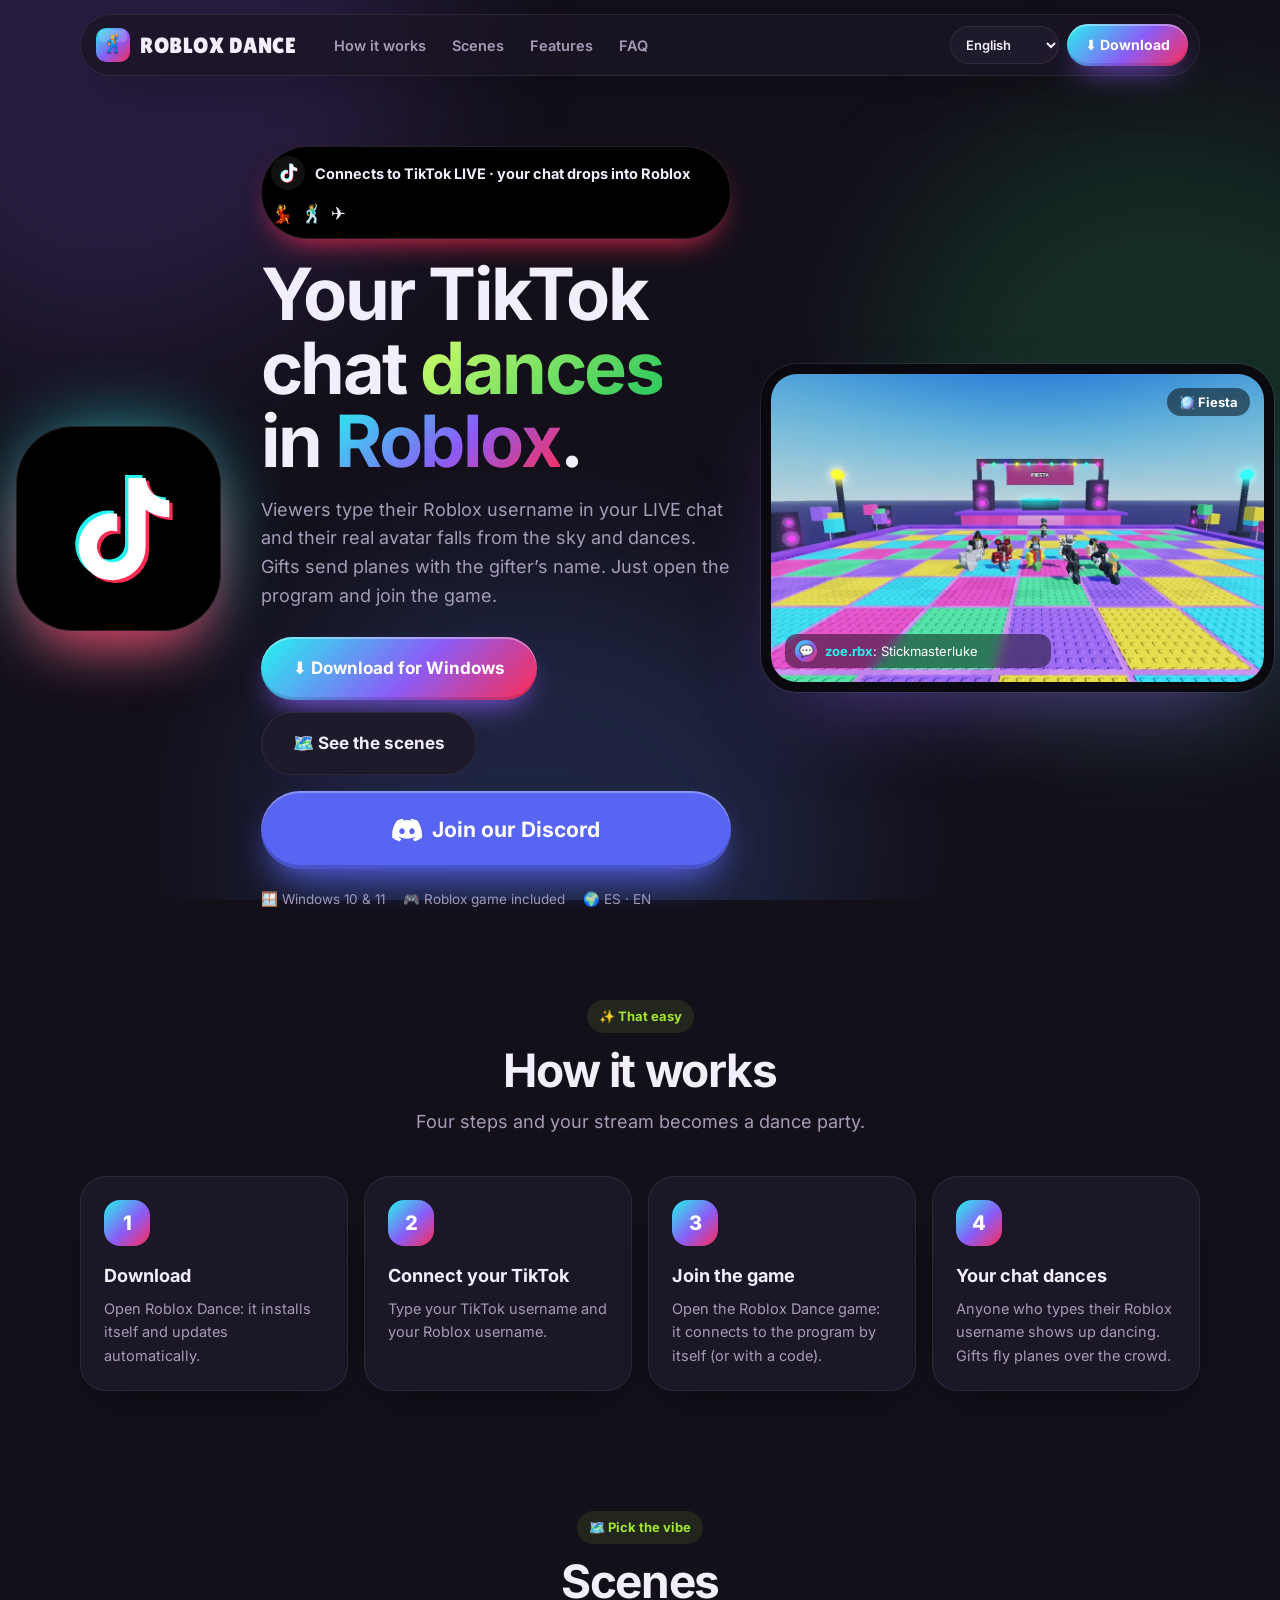
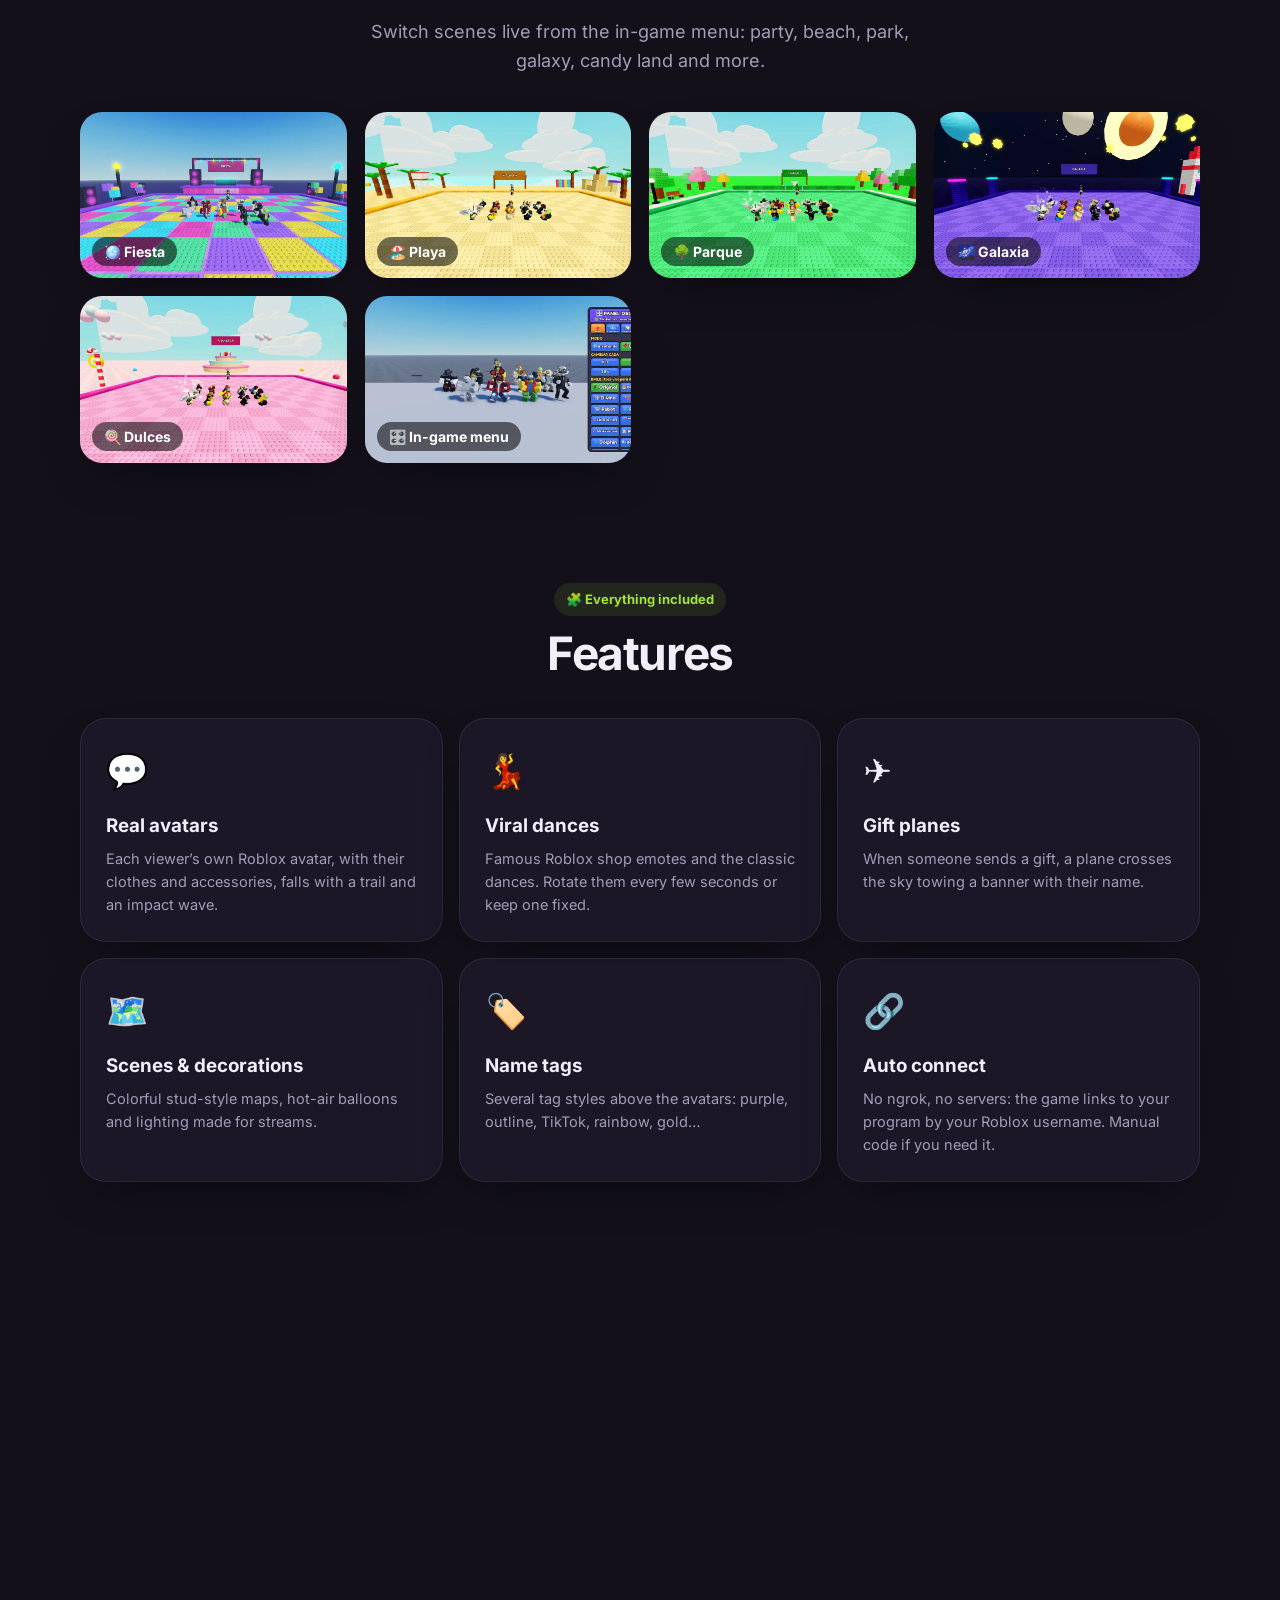
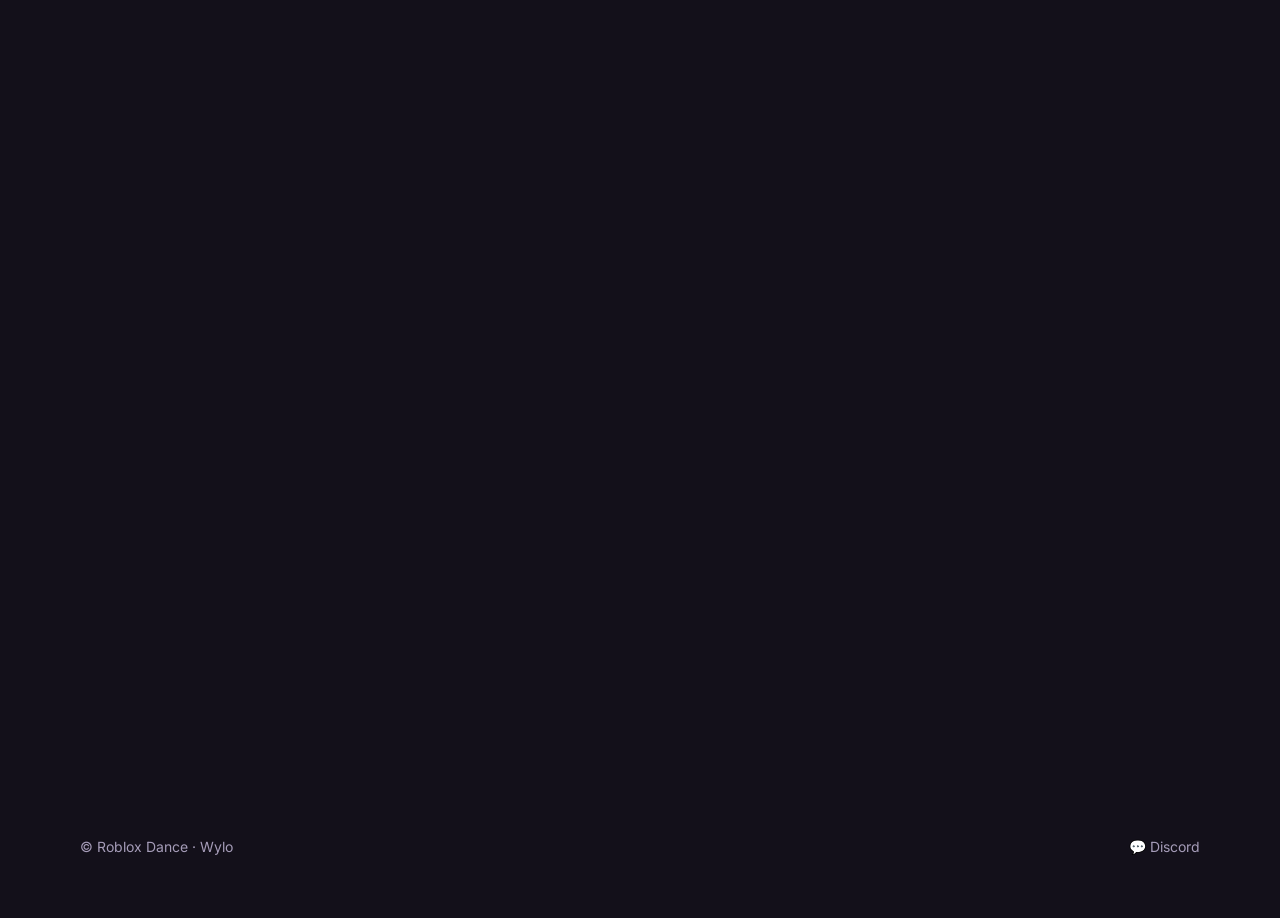
==== index.html @ 4f433285 "Web de Roblox Dance Co-Authored-By: Claude Opus 5.5 <noreply@anthropic.com>" ====
<!doctype html>
<html lang="en">
<head>
<meta charset="utf-8">
<meta name="viewport" content="width=device-width,initial-scale=1">
<title>Roblox Dance · Your TikTok chat dances in Roblox</title>
<meta name="description" content="Roblox Dance connects to your TikTok LIVE: anyone who types their Roblox username in chat drops into the game and dances. Planes with the gifter's name, scenes, viral dances. For Windows.">
<link rel="icon" href="/favicon.ico">
<meta property="og:title" content="Roblox Dance"><meta property="og:description" content="Your TikTok LIVE chat dances in Roblox."><meta property="og:image" content="/img/scenes/fiesta.webp">
<link rel="stylesheet" href="/styles.css?v=2">
</head>
<body>
<div class="blobs"><i></i><i></i><i></i></div>

<nav class="nav">
  <a class="brand" href="#top"><img src="/img/logo.png" alt="">ROBLOX DANCE</a>
  <div class="links"><a href="#how" data-t="navHow"></a><a href="#scenes" data-t="navScenes"></a><a href="#features" data-t="navFeatures"></a><a href="#faq" data-t="navFaq"></a></div>
  <div class="grow"></div>
  <select id="lang" class="lang" aria-label="Language"></select>
  <a class="btn btn-primary btn-sm jelly dl" href="/download" data-t="download"></a>
</nav>

<header class="wrap hero rd" id="top">
  <div class="tt-big reveal" aria-hidden="true"><svg viewBox="0 0 48 48"><path fill="#25F4EE" d="M33.6 6h-6.1v24.4a5.6 5.6 0 1 1-4-5.4v-6.3A11.9 11.9 0 1 0 33.6 30V17.3a14.6 14.6 0 0 0 8.4 2.7v-6.1A8.4 8.4 0 0 1 33.6 6z" transform="translate(-1.2 -1)"/><path fill="#FE2C55" d="M33.6 6h-6.1v24.4a5.6 5.6 0 1 1-4-5.4v-6.3A11.9 11.9 0 1 0 33.6 30V17.3a14.6 14.6 0 0 0 8.4 2.7v-6.1A8.4 8.4 0 0 1 33.6 6z" transform="translate(1.2 1)"/><path fill="#fff" d="M33.6 6h-6.1v24.4a5.6 5.6 0 1 1-4-5.4v-6.3A11.9 11.9 0 1 0 33.6 30V17.3a14.6 14.6 0 0 0 8.4 2.7v-6.1A8.4 8.4 0 0 1 33.6 6z"/></svg></div>
  <div class="reveal">
    <div class="tt-badge">
      <svg class="tt" viewBox="0 0 48 48" aria-hidden="true"><path fill="#25F4EE" d="M33.6 6h-6.1v24.4a5.6 5.6 0 1 1-4-5.4v-6.3A11.9 11.9 0 1 0 33.6 30V17.3a14.6 14.6 0 0 0 8.4 2.7v-6.1A8.4 8.4 0 0 1 33.6 6z" transform="translate(-1.2 -1)"/><path fill="#FE2C55" d="M33.6 6h-6.1v24.4a5.6 5.6 0 1 1-4-5.4v-6.3A11.9 11.9 0 1 0 33.6 30V17.3a14.6 14.6 0 0 0 8.4 2.7v-6.1A8.4 8.4 0 0 1 33.6 6z" transform="translate(1.2 1)"/><path fill="#fff" d="M33.6 6h-6.1v24.4a5.6 5.6 0 1 1-4-5.4v-6.3A11.9 11.9 0 1 0 33.6 30V17.3a14.6 14.6 0 0 0 8.4 2.7v-6.1A8.4 8.4 0 0 1 33.6 6z"/></svg>
      <span data-t="ttBadge"></span>
      <span class="gifts-row">💃 🕺 ✈️</span>
    </div>
    <h1 data-t-html="heroTitle"></h1>
    <p class="lead" data-t="heroLead"></p>
    <div class="cta">
      <a class="btn btn-primary btn-lg jelly dl" href="/download"><span data-t="downloadWin"></span></a>
      <a class="btn btn-ghost btn-lg jelly" href="#scenes" data-t="seeScenes"></a>
    </div>
    <a class="btn btn-discord jelly" href="https://discord.gg/K6TCjKAyds" target="_blank" rel="noopener">
      <svg viewBox="0 0 24 24" aria-hidden="true"><path fill="currentColor" d="M20.3 4.4A19.8 19.8 0 0 0 15.4 3l-.6 1.3a18.3 18.3 0 0 0-5.5 0L8.7 3a19.7 19.7 0 0 0-4.9 1.5C.6 9.1-.2 13.6.2 18.1a19.9 19.9 0 0 0 6 3l1.3-2.1a13 13 0 0 1-2-1l.5-.4a14.2 14.2 0 0 0 12.1 0l.5.4a13 13 0 0 1-2 1l1.3 2.1a19.9 19.9 0 0 0 6-3c.5-5.2-.9-9.7-3.6-13.7zM8 15.3c-1.2 0-2.2-1.1-2.2-2.4s1-2.4 2.2-2.4 2.2 1.1 2.2 2.4-1 2.4-2.2 2.4zm8 0c-1.2 0-2.2-1.1-2.2-2.4s1-2.4 2.2-2.4 2.2 1.1 2.2 2.4-1 2.4-2.2 2.4z"/></svg>
      <span data-t="joinDiscord"></span>
    </a>
    <div class="meta"><span data-t="metaWin"></span><span data-t="metaRoblox"></span><span data-t="metaLang"></span></div>
  </div>
  <div class="reveal">
    <div class="screen16" id="shot">
      <img src="/img/scenes/fiesta.webp" alt="" class="on"><img src="/img/scenes/playa.webp" alt=""><img src="/img/scenes/galaxia.webp" alt=""><img src="/img/scenes/parque.webp" alt=""><img src="/img/scenes/dulces.webp" alt="">
      <span class="scene-tag" id="sceneTag">🪩 Fiesta</span>
      <div class="chat" id="chat"></div>
    </div>
  </div>
</header>

<section class="wrap" id="how">
  <div class="center reveal"><span class="eyebrow" data-t="howEyebrow"></span><h2 data-t="howTitle"></h2><p class="lead" data-t="howLead"></p></div>
  <div class="steps">
    <div class="step reveal"><div class="num">1</div><h3 data-t="s1t"></h3><p data-t="s1p"></p></div>
    <div class="step reveal"><div class="num">2</div><h3 data-t="s2t"></h3><p data-t="s2p"></p></div>
    <div class="step reveal"><div class="num">3</div><h3 data-t="s3t"></h3><p data-t="s3p"></p></div>
    <div class="step reveal"><div class="num">4</div><h3 data-t="s4t"></h3><p data-t="s4p"></p></div>
  </div>
</section>

<section class="wrap" id="scenes">
  <div class="center reveal"><span class="eyebrow" data-t="scenesEyebrow"></span><h2 data-t="scenesTitle"></h2><p class="lead" data-t="scenesLead"></p></div>
  <div class="scenes">
    <div class="scene reveal"><img src="/img/scenes/fiesta.webp" alt="" loading="lazy"><span>🪩 Fiesta</span></div>
    <div class="scene reveal"><img src="/img/scenes/playa.webp" alt="" loading="lazy"><span>🏖️ Playa</span></div>
    <div class="scene reveal"><img src="/img/scenes/parque.webp" alt="" loading="lazy"><span>🌳 Parque</span></div>
    <div class="scene reveal"><img src="/img/scenes/galaxia.webp" alt="" loading="lazy"><span>🌌 Galaxia</span></div>
    <div class="scene reveal"><img src="/img/scenes/dulces.webp" alt="" loading="lazy"><span>🍭 Dulces</span></div>
    <div class="scene reveal"><img src="/img/scenes/menu.webp" alt="" loading="lazy"><span data-t="sceneMenu"></span></div>
  </div>
</section>

<section class="wrap" id="features">
  <div class="center reveal"><span class="eyebrow" data-t="featEyebrow"></span><h2 data-t="featTitle"></h2></div>
  <div class="feats">
    <div class="feat reveal"><span class="ic">💬</span><h3 data-t="f0t"></h3><p data-t="f0p"></p></div>
    <div class="feat reveal"><span class="ic">💃</span><h3 data-t="f1t"></h3><p data-t="f1p"></p></div>
    <div class="feat reveal"><span class="ic">✈️</span><h3 data-t="f2t"></h3><p data-t="f2p"></p></div>
    <div class="feat reveal"><span class="ic">🗺️</span><h3 data-t="f3t"></h3><p data-t="f3p"></p></div>
    <div class="feat reveal"><span class="ic">🏷️</span><h3 data-t="f4t"></h3><p data-t="f4p"></p></div>
    <div class="feat reveal"><span class="ic">🔗</span><h3 data-t="f5t"></h3><p data-t="f5p"></p></div>
  </div>
</section>

<section class="wrap" id="faq">
  <div class="center reveal"><span class="eyebrow" data-t="faqEyebrow"></span><h2 data-t="faqTitle"></h2></div>
  <div class="faq">
    <details class="reveal"><summary data-t="q1"></summary><p data-t="a1"></p></details>
    <details class="reveal"><summary data-t="q2"></summary><p data-t="a2"></p></details>
    <details class="reveal"><summary data-t="q3"></summary><p data-t="a3"></p></details>
    <details class="reveal"><summary data-t="q4"></summary><p data-t="a4"></p></details>
    <details class="reveal"><summary data-t="q5"></summary><p><span data-t="a5"></span> <a href="https://discord.gg/K6TCjKAyds" target="_blank" rel="noopener">discord.gg/K6TCjKAyds</a></p></details>
  </div>
</section>

<section class="wrap" id="get">
  <div class="download reveal">
    <img src="/img/logo.png" alt="Roblox Dance">
    <h2 data-t="getTitle"></h2>
    <p class="lead" style="margin:0 auto 26px"><span data-t="getLead"></span> · <span id="ver"></span></p>
    <a class="btn btn-primary btn-lg jelly dl" href="/download" data-t="download"></a>
    <p class="note" style="margin-top:16px" data-t="smartscreen"></p>
  </div>
</section>

<div class="wrap"><footer><span>© Roblox Dance · Wylo</span><span><a href="https://discord.gg/K6TCjKAyds" target="_blank" rel="noopener">💬 Discord</a></span></footer></div>

<script src="/i18n-web.js?v=2"></script>
<script src="/main.js?v=2"></script>
</body>
</html>
---- styles.css ----
@font-face { font-family: Inter; src: url(/fonts/Inter.woff2) format('woff2'); font-weight: 100 900; font-display: swap; }
@font-face { font-family: Lilita; src: url(/fonts/LilitaOne.woff2) format('woff2'); font-display: swap; }
@font-face { font-family: Fredoka; src: url(/fonts/Fredoka.woff2) format('woff2'); font-weight: 300 700; font-display: swap; }
:root {
  --bg: #13101a; --bg2: #1b1625; --card: #1f1a2bcc; --card-solid: #1f1a2b; --text: #f3eefb; --muted: #a59cb8; --line: #ffffff14;
  --violet: #8b5cf6; --blue: #5b8cff; --pink: #ff7aa2; --green: #4ade80; --lime: #a3e635; --amber: #ffb648;
  --grad: linear-gradient(135deg, var(--blue), var(--violet)); --grad-green: linear-gradient(135deg, #a3e635, #22c55e);
  --shadow: 0 20px 50px -24px rgba(0, 0, 0, .7);
  --spring: cubic-bezier(.34, 1.56, .64, 1); --out: cubic-bezier(.16, 1, .3, 1);
  color-scheme: dark;
}
* { box-sizing: border-box; }
html { scroll-behavior: smooth; }
body { margin: 0; font: 16px/1.6 Inter, system-ui, sans-serif; color: var(--text); background: var(--bg); overflow-x: hidden; }
a { color: inherit; }
img { display: block; }

.blobs { position: fixed; inset: 0; z-index: -1; overflow: hidden; pointer-events: none; }
.blobs i { position: absolute; width: 46vmax; height: 46vmax; filter: blur(80px); opacity: .17; border-radius: 42% 58% 63% 37% / 41% 44% 56% 59%; animation: blob 22s ease-in-out infinite alternate; }
.blobs i:nth-child(1) { background: #8b5cf6; top: -18vmax; left: -12vmax; }
.blobs i:nth-child(2) { background: #22c55e; top: 10vmax; right: -16vmax; animation-delay: -6s; animation-duration: 26s; }
.blobs i:nth-child(3) { background: #5b8cff; bottom: -20vmax; left: 20vmax; animation-delay: -12s; }
@keyframes blob {
  0% { transform: translate(0, 0) rotate(0) scale(1); }
  50% { transform: translate(6vmax, 4vmax) rotate(40deg) scale(1.08); border-radius: 60% 40% 35% 65% / 55% 62% 38% 45%; }
  100% { transform: translate(-4vmax, 6vmax) rotate(-20deg) scale(.95); }
}

/* ---------- botones gelatinosos (como fluxy) ---------- */
.btn { position: relative; display: inline-flex; align-items: center; justify-content: center; gap: 10px; text-decoration: none; font-weight: 700; border: 0; cursor: pointer; border-radius: 999px;
  padding: 14px 24px; font-size: 15.5px; font-family: inherit; color: var(--text); transition: transform .35s var(--spring), box-shadow .3s; overflow: hidden; }
.btn-sm { padding: 10px 18px; font-size: 14px; }
.btn-lg { padding: 18px 32px; font-size: 17px; }
.btn-primary { background: var(--grad); color: #fff; box-shadow: inset 0 2px 0 rgba(255,255,255,.35), inset 0 -3px 0 rgba(0,0,0,.12), 0 14px 30px -12px var(--violet); }
.btn-green { background: var(--grad-green); color: #052e16; box-shadow: inset 0 2px 0 rgba(255,255,255,.4), inset 0 -3px 0 rgba(0,0,0,.12), 0 14px 30px -12px #22c55e; }
.btn-ghost { background: var(--card-solid); color: var(--text); box-shadow: inset 0 -3px 0 rgba(0,0,0,.06), 0 10px 26px -16px rgba(60, 40, 120, .4), inset 0 0 0 1px var(--line); }
.btn-danger { background: linear-gradient(135deg, #fb7185, #e11d48); color: #fff; box-shadow: inset 0 2px 0 rgba(255,255,255,.35), inset 0 -3px 0 rgba(0,0,0,.15), 0 14px 30px -12px #e11d48; }
.btn:hover { transform: translateY(-3px) scale(1.04); }
.btn:active { transform: scale(1.1, .86); transition-duration: .08s; }
.jelly.wobble { animation: jelly .7s var(--spring); }
@keyframes jelly { 0% { transform: scale(1); } 25% { transform: scale(1.14, .84); } 45% { transform: scale(.9, 1.1); } 65% { transform: scale(1.05, .96); } 82% { transform: scale(.98, 1.02); } 100% { transform: scale(1); } }
.btn .goo { position: absolute; width: 12px; height: 12px; margin: -6px 0 0 -6px; border-radius: 50%; background: #fff; opacity: .35; pointer-events: none; animation: goo .7s var(--out) forwards; }
@keyframes goo { to { transform: scale(18); opacity: 0; } }

/* ---------- navegación ---------- */
.nav { position: sticky; top: 14px; z-index: 10; margin: 14px auto 0; width: min(1120px, calc(100% - 32px)); display: flex; align-items: center; gap: 8px; padding: 10px 12px 10px 16px;
  border-radius: 999px; background: rgba(27, 22, 37, .72); backdrop-filter: blur(14px); box-shadow: inset 0 0 0 1px var(--line), var(--shadow); }
.brand { display: flex; align-items: center; gap: 10px; text-decoration: none; font: 22px Lilita, sans-serif; letter-spacing: .5px; }
.brand img { width: 34px; height: 34px; border-radius: 10px; }
.nav .links { display: flex; gap: 2px; margin-left: 18px; }
.nav .links a { text-decoration: none; color: var(--muted); font-weight: 600; font-size: 14.5px; padding: 8px 12px; border-radius: 12px; transition: color .2s, background .2s; }
.nav .links a:hover { color: var(--text); background: rgba(255,255,255,.05); }
.nav .grow { flex: 1; }

/* ---------- secciones ---------- */
.wrap { width: min(1120px, calc(100% - 32px)); margin: 0 auto; }
section { padding: 90px 0 30px; }
.eyebrow { display: inline-flex; align-items: center; gap: 8px; font-size: 13px; font-weight: 700; color: var(--lime); background: rgba(163, 230, 53, .1); padding: 6px 12px; border-radius: 999px; }
h1 { font-size: clamp(42px, 6vw, 72px); line-height: 1.02; letter-spacing: -.035em; margin: 18px 0; }
h1 .g { background: linear-gradient(135deg, #d9ff6b, #22c55e); -webkit-background-clip: text; background-clip: text; color: transparent; }
h1 .v { background: var(--grad); -webkit-background-clip: text; background-clip: text; color: transparent; }
h2 { font-size: clamp(30px, 4vw, 46px); letter-spacing: -.03em; margin: 12px 0; line-height: 1.1; }
.lead { color: var(--muted); font-size: 18px; max-width: 560px; }
.center { text-align: center; }
.center .lead { margin: 0 auto; }

/* héroe */
.hero { display: grid; grid-template-columns: 1.1fr .9fr; gap: 40px; align-items: center; padding-top: 70px; }
.hero .cta { display: flex; gap: 12px; flex-wrap: wrap; margin-top: 26px; }
.hero .meta { display: flex; gap: 18px; margin-top: 20px; color: var(--muted); font-size: 13.5px; flex-wrap: wrap; }
.phone { position: relative; width: min(340px, 82vw); aspect-ratio: 9 / 16; margin: 0 auto; border-radius: 42px; padding: 12px; background: #0b0910;
  box-shadow: inset 0 0 0 2px #2c2440, 0 50px 90px -30px rgba(139, 92, 246, .55); animation: bob 6s ease-in-out infinite; }
.phone canvas { width: 100%; height: 100%; border-radius: 32px; display: block; }
.phone::before { content: ""; position: absolute; top: 20px; left: 50%; width: 90px; height: 22px; margin-left: -45px; border-radius: 999px; background: #0b0910; z-index: 2; }
@keyframes bob { 50% { transform: translateY(-12px) rotate(-1deg); } }
.float-gift { position: absolute; font-size: 34px; animation: up 4s ease-in-out infinite; filter: drop-shadow(0 8px 14px rgba(0,0,0,.4)); }
@keyframes up { 0% { transform: translateY(10px) scale(.9); opacity: 0; } 20% { opacity: 1; } 100% { transform: translateY(-120px) scale(1.1); opacity: 0; } }

/* pasos */
.steps { display: grid; grid-template-columns: repeat(4, 1fr); gap: 16px; margin-top: 40px; }
.step { background: var(--card); border-radius: 26px; padding: 24px; box-shadow: inset 0 0 0 1px var(--line), var(--shadow); transition: transform .4s var(--spring); }
.step:hover { transform: translateY(-8px) rotate(-1deg); }
.step .num { width: 46px; height: 46px; border-radius: 16px; display: grid; place-items: center; font-weight: 800; font-size: 20px; color: #fff; background: var(--grad); }
.step:hover .num { animation: jelly .7s var(--spring); }
.step h3 { margin: 16px 0 6px; font-size: 18px; }
.step p { margin: 0; color: var(--muted); font-size: 14.5px; }

/* demo */
.demo { display: grid; grid-template-columns: 380px 1fr; gap: 36px; align-items: center; margin-top: 40px; }
.panel { background: var(--card); border-radius: 28px; padding: 26px; box-shadow: inset 0 0 0 1px var(--line), var(--shadow); }
.panel h3 { margin: 0 0 12px; font-size: 15px; color: var(--muted); text-transform: uppercase; letter-spacing: .08em; }
.panel .row { display: flex; gap: 8px; flex-wrap: wrap; margin-bottom: 22px; }
.chip { border: 0; cursor: pointer; padding: 10px 14px; border-radius: 14px; background: var(--bg2); color: var(--text); font: 600 14px Inter, sans-serif; box-shadow: inset 0 0 0 1px var(--line); transition: transform .3s var(--spring); }
.chip:hover { transform: translateY(-3px); }
.chip.on { background: var(--grad); color: #fff; }
.note { color: var(--muted); font-size: 13px; }

/* características */
.feats { display: grid; grid-template-columns: repeat(3, 1fr); gap: 16px; margin-top: 40px; }
.feat { background: var(--card); border-radius: 26px; padding: 26px; box-shadow: inset 0 0 0 1px var(--line), var(--shadow); transition: transform .4s var(--spring); }
.feat:hover { transform: translateY(-6px) scale(1.02); }
.feat .ic { font-size: 34px; display: inline-block; transition: transform .5s var(--spring); }
.feat:hover .ic { transform: rotate(-10deg) scale(1.2); }
.feat h3 { margin: 12px 0 6px; }
.feat p { margin: 0; color: var(--muted); font-size: 14.5px; }

/* preguntas */
.faq { max-width: 760px; margin: 36px auto 0; display: grid; gap: 10px; }
.faq details { background: var(--card); border-radius: 20px; padding: 18px 22px; box-shadow: inset 0 0 0 1px var(--line); }
.faq summary { cursor: pointer; font-weight: 700; list-style: none; display: flex; justify-content: space-between; }
.faq summary::after { content: "+"; font-size: 22px; line-height: 1; transition: transform .3s var(--spring); }
.faq details[open] summary::after { transform: rotate(45deg); }
.faq p { color: var(--muted); margin: 10px 0 0; }

/* descarga */
.download { text-align: center; background: var(--card); border-radius: 36px; padding: 60px 30px; box-shadow: inset 0 0 0 1px var(--line), var(--shadow); position: relative; overflow: hidden; }
.download img { width: 96px; height: 96px; border-radius: 26px; margin: 0 auto 18px; animation: bob 5s ease-in-out infinite; }
footer { padding: 40px 0 60px; color: var(--muted); font-size: 14px; display: flex; gap: 16px; justify-content: space-between; flex-wrap: wrap; }
footer a { text-decoration: none; }
footer a:hover { color: var(--text); }

/* aparición al hacer scroll */
.reveal { opacity: 0; transform: translateY(26px); transition: opacity .8s var(--out), transform .8s var(--out); }
.reveal.in { opacity: 1; transform: none; }

@media (max-width: 900px) {
  .hero, .demo { grid-template-columns: 1fr; }
  .steps, .feats { grid-template-columns: 1fr 1fr; }
  .nav .links { display: none; }
}
@media (max-width: 560px) { .steps, .feats { grid-template-columns: 1fr; } }

/* ---------- TikTok primero ---------- */
.tt-badge { display: inline-flex; align-items: center; gap: 10px; flex-wrap: wrap; padding: 10px 16px 10px 10px; border-radius: 999px;
  background: #000; box-shadow: inset 0 0 0 1px #ffffff22, 0 14px 30px -14px #fe2c55; font-weight: 700; font-size: 14.5px; }
.tt-badge .tt { width: 34px; height: 34px; background: #111; border-radius: 50%; padding: 5px; }
.tt-badge .gifts-row { font-size: 18px; letter-spacing: 2px; }
.icon-btn { width: 40px; height: 40px; border-radius: 50%; border: 0; cursor: pointer; background: var(--card-solid); font-size: 18px; box-shadow: inset 0 0 0 1px var(--line); transition: transform .3s var(--spring); }
.icon-btn:hover { transform: scale(1.12); }
.lang { font: 600 13px Inter, sans-serif; color: var(--text); background: var(--card-solid); border: 0; border-radius: 999px; padding: 10px 12px; box-shadow: inset 0 0 0 1px var(--line); cursor: pointer; }

/* ---------- demo: botón Start encima ---------- */
.demo .phone { position: relative; }
.start { position: absolute; inset: 12px; border-radius: 32px; display: grid; place-items: center; background: rgba(10, 8, 18, .55); backdrop-filter: blur(3px); transition: opacity .4s, visibility .4s; z-index: 3; }
.start.gone { opacity: 0; visibility: hidden; }
.start .btn { font-size: 22px; padding: 20px 40px; }
#demoPanel { transition: opacity .3s, filter .3s; }
#demoPanel.off { opacity: .45; filter: grayscale(.6); pointer-events: none; }
.chip { font-size: 18px; }
#dKeys .chip { font-size: 14px; }
@media (max-width: 900px) { .lang { display: none; } }

/* ---------- logo de TikTok grande + botón de Discord ---------- */
.hero { grid-template-columns: auto 1.15fr .85fr; width: min(1380px, calc(100% - 32px)); }
.tt-big { width: clamp(150px, 16vw, 230px); aspect-ratio: 1; border-radius: 28%; background: #000; display: grid; place-items: center; align-self: center;
  box-shadow: inset 0 0 0 1px #ffffff22, 0 30px 60px -20px #fe2c55, 0 0 80px -20px #25f4ee; animation: ttFloat 5s ease-in-out infinite; }
.tt-big svg { width: 66%; height: 66%; }
@keyframes ttFloat { 50% { transform: translateY(-12px) rotate(-3deg); } }
.btn-discord { display: flex; width: 100%; max-width: 520px; margin-top: 16px; padding: 22px 32px; font-size: 21px; color: #fff; background: #5865f2;
  box-shadow: inset 0 2px 0 rgba(255,255,255,.3), inset 0 -4px 0 rgba(0,0,0,.18), 0 18px 36px -12px #5865f2; }
.btn-discord svg { width: 30px; height: 30px; flex: none; }
@media (max-width: 1180px) { .hero { grid-template-columns: 1.1fr .9fr; } .tt-big { grid-column: 1 / -1; width: 120px; } }
@media (max-width: 900px) { .hero { grid-template-columns: 1fr; } .tt-big { width: 110px; justify-self: start; } }

/* ---------- Roblox Dance ---------- */
:root { --grad: linear-gradient(135deg, #25f4ee, #8b5cf6 55%, #fe2c55); }
.screen16 { position: relative; width: 100%; aspect-ratio: 16 / 10; border-radius: 26px; overflow: hidden; background: #0b0910;
  box-shadow: 0 0 0 10px #0b0910, 0 40px 90px -30px rgba(139, 92, 246, .55), 0 0 0 11px rgba(255,255,255,.08); }
.screen16 img { position: absolute; inset: 0; width: 100%; height: 100%; object-fit: cover; opacity: 0; transform: scale(1.06); transition: opacity 1.1s, transform 6s linear; }
.screen16 img.on { opacity: 1; transform: scale(1); }
.chat { position: absolute; left: 14px; bottom: 14px; width: 54%; display: flex; flex-direction: column; gap: 6px; pointer-events: none; }
.chat div { display: flex; gap: 8px; align-items: center; padding: 6px 10px; border-radius: 12px; background: rgba(0,0,0,.45); backdrop-filter: blur(6px);
  color: #fff; font-size: 13px; animation: chatIn .5s cubic-bezier(.34,1.56,.64,1) both; }
.chat b { color: #25f4ee; } .chat .gift b { color: #fe2c55; }
.chat .av { width: 22px; height: 22px; border-radius: 50%; flex: none; background: var(--grad); display: grid; place-items: center; font-size: 12px; }
@keyframes chatIn { from { opacity: 0; transform: translateY(14px) scale(.9); } }
.scene-tag { position: absolute; right: 14px; top: 14px; padding: 6px 12px; border-radius: 999px; background: rgba(0,0,0,.5); color: #fff; font: 700 13px Inter; backdrop-filter: blur(6px); }
.scenes { display: grid; grid-template-columns: repeat(auto-fill, minmax(250px, 1fr)); gap: 18px; margin-top: 36px; }
.scene { position: relative; border-radius: 22px; overflow: hidden; aspect-ratio: 16 / 10; box-shadow: inset 0 0 0 1px var(--line), var(--shadow); transition: transform .45s var(--spring); }
.scene:hover { transform: translateY(-6px) rotate(-.6deg) scale(1.02); }
.scene img { width: 100%; height: 100%; object-fit: cover; display: block; }
.scene span { position: absolute; left: 12px; bottom: 12px; padding: 6px 12px; border-radius: 999px; background: rgba(0,0,0,.55); color: #fff; font: 700 14px Inter; }
.hero.rd { grid-template-columns: auto 1fr 1.05fr; }
@media (max-width: 1180px) { .hero.rd { grid-template-columns: 1fr 1fr; } }
@media (max-width: 900px) { .hero.rd { grid-template-columns: 1fr; } }
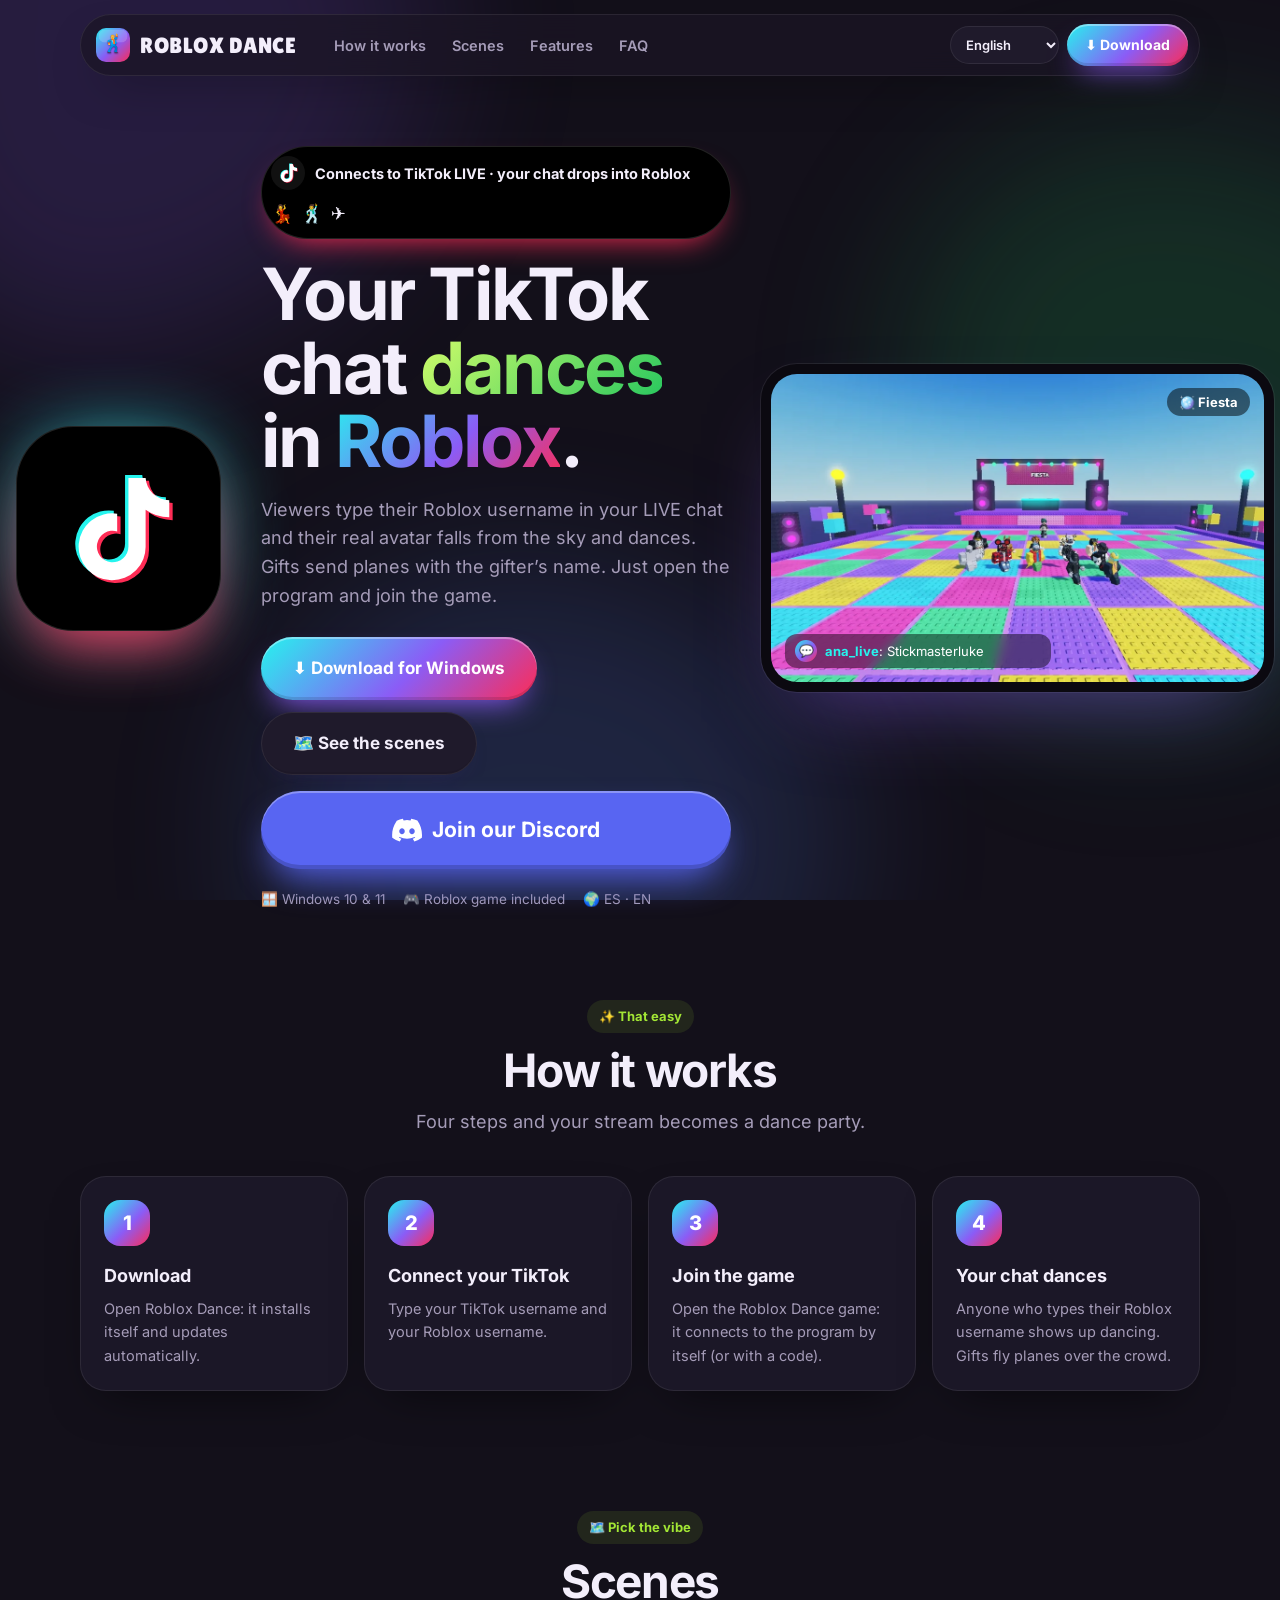
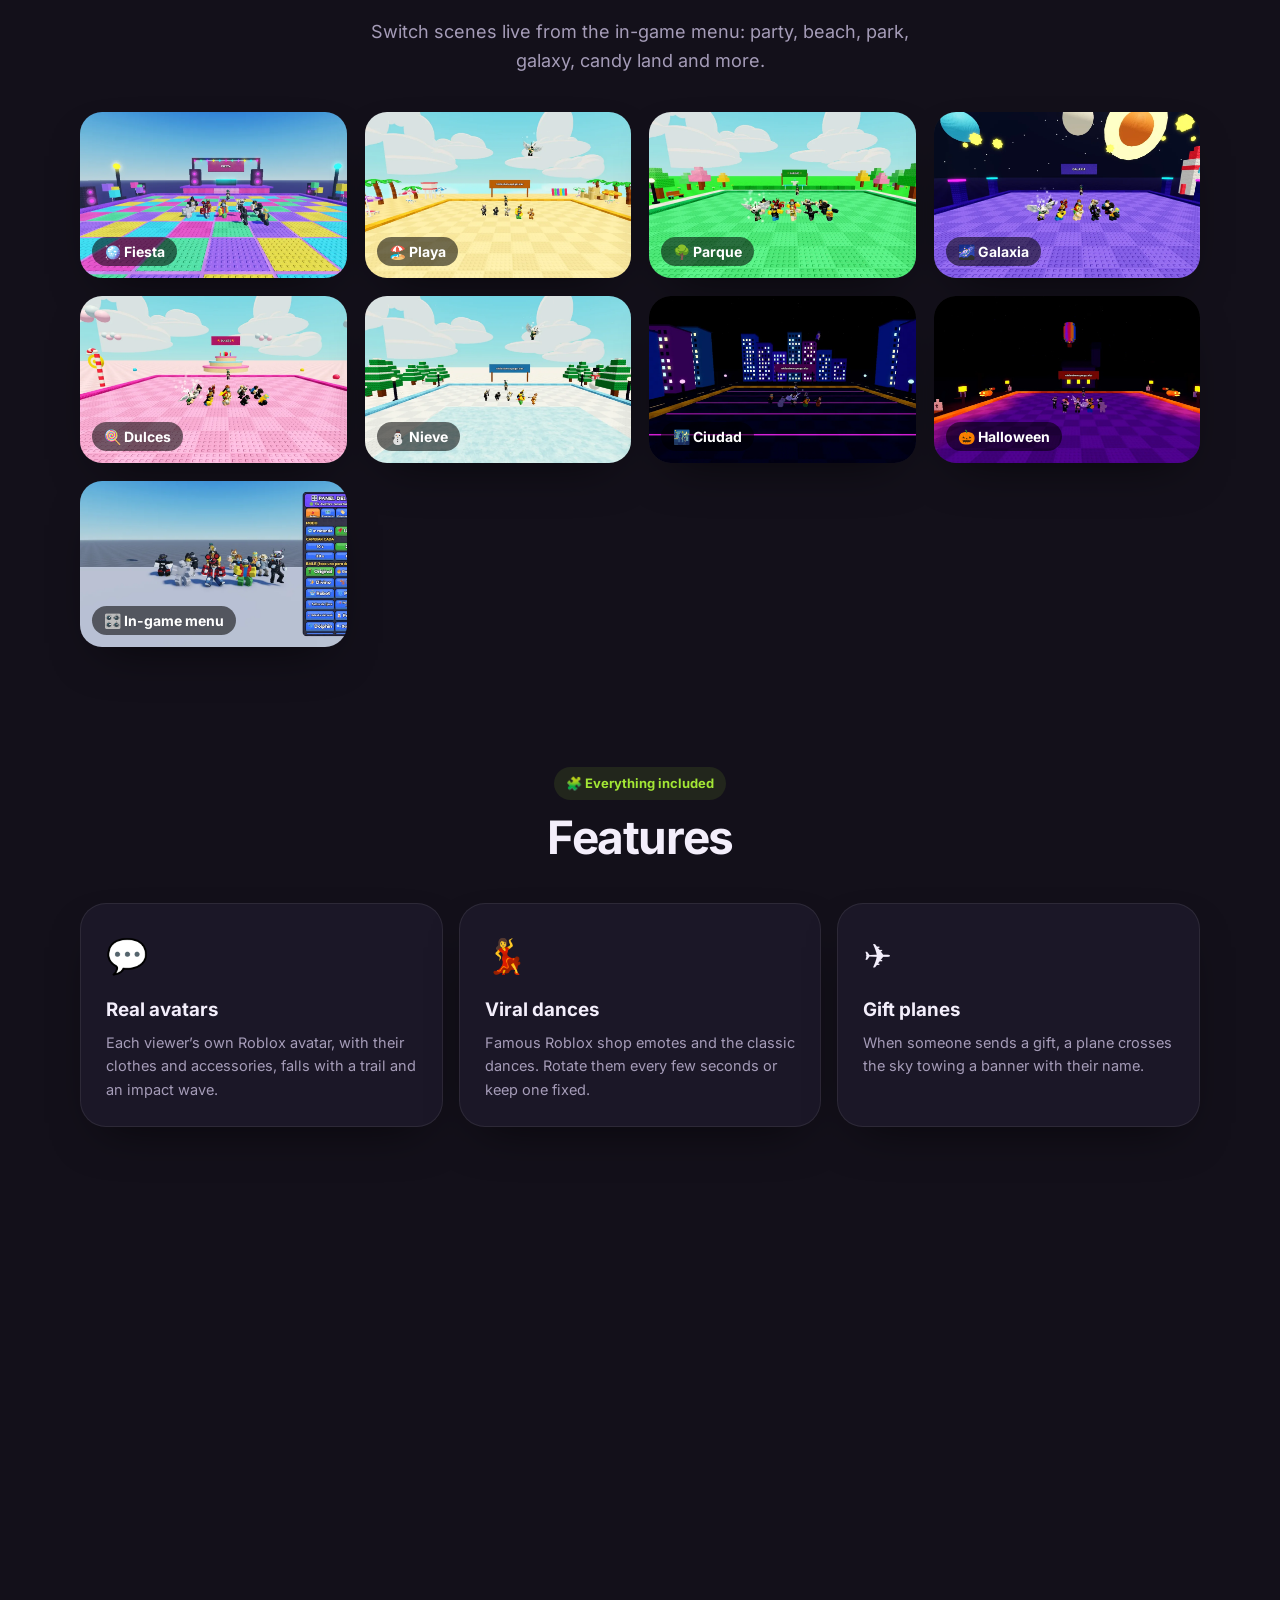
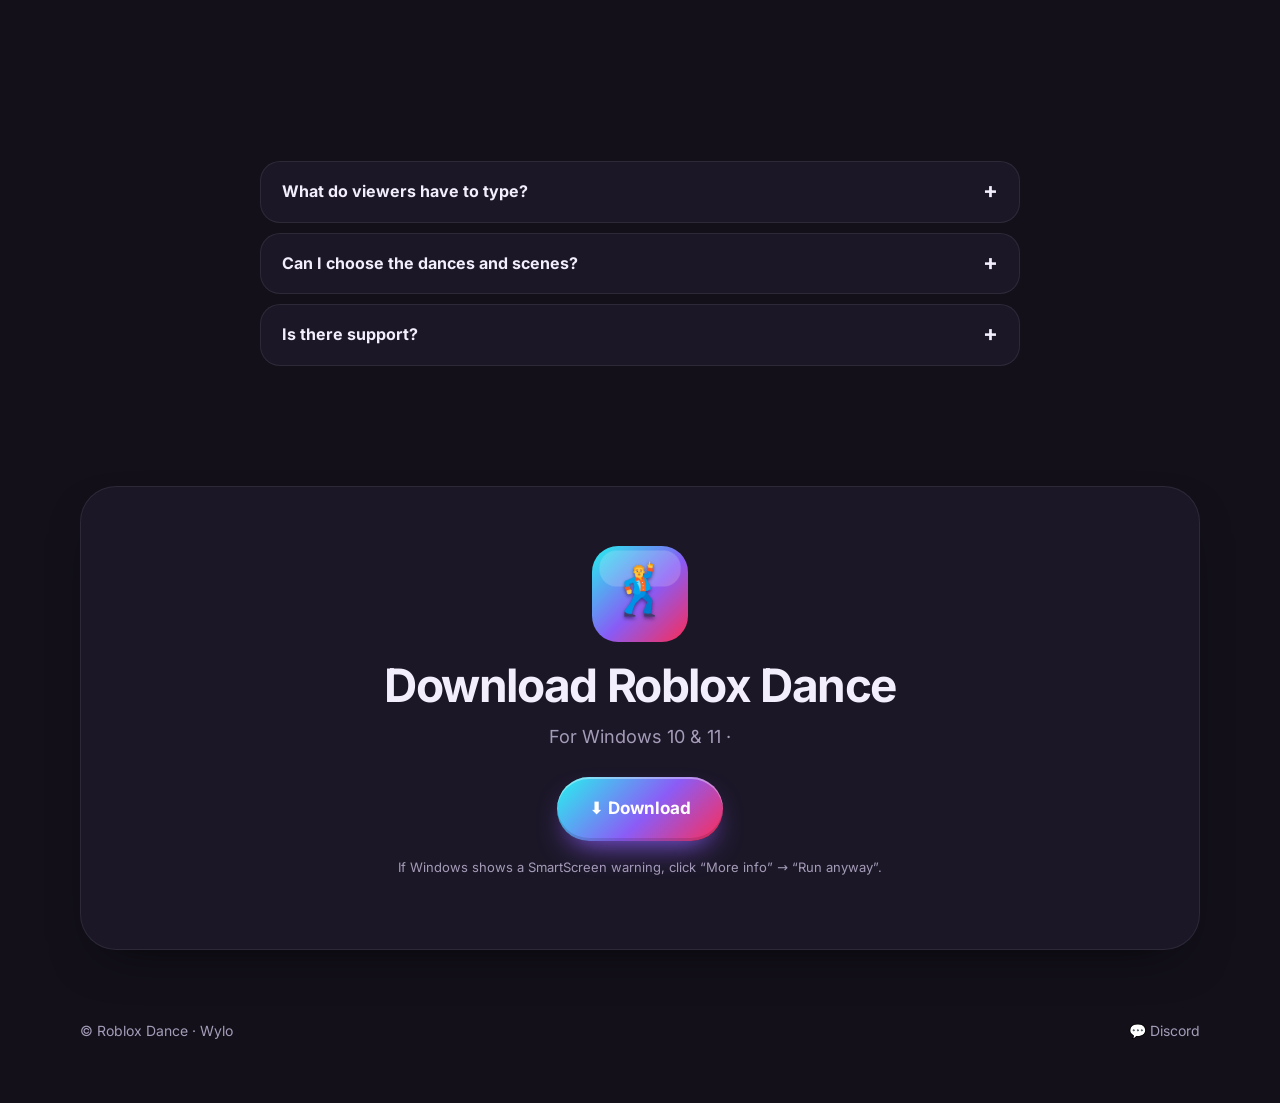
==== commit b2a07b37: "Web: escenarios nuevos (Nieve, Ciudad, Halloween) y playa nueva Co-Authored-By: Claude Opus 5.5 <nor" ====
--- a/index.html
+++ b/index.html
@@ -42,7 +42,7 @@
   </div>
   <div class="reveal">
     <div class="screen16" id="shot">
-      <img src="/img/scenes/fiesta.webp" alt="" class="on"><img src="/img/scenes/playa.webp" alt=""><img src="/img/scenes/galaxia.webp" alt=""><img src="/img/scenes/parque.webp" alt=""><img src="/img/scenes/dulces.webp" alt="">
+      <img src="/img/scenes/fiesta.webp" alt="" class="on"><img src="/img/scenes/playa.webp" alt=""><img src="/img/scenes/galaxia.webp" alt=""><img src="/img/scenes/parque.webp" alt=""><img src="/img/scenes/dulces.webp" alt=""><img src="/img/scenes/ciudad.webp" alt=""><img src="/img/scenes/nieve.webp" alt="">
       <span class="scene-tag" id="sceneTag">🪩 Fiesta</span>
       <div class="chat" id="chat"></div>
     </div>
@@ -67,6 +67,9 @@
     <div class="scene reveal"><img src="/img/scenes/parque.webp" alt="" loading="lazy"><span>🌳 Parque</span></div>
     <div class="scene reveal"><img src="/img/scenes/galaxia.webp" alt="" loading="lazy"><span>🌌 Galaxia</span></div>
     <div class="scene reveal"><img src="/img/scenes/dulces.webp" alt="" loading="lazy"><span>🍭 Dulces</span></div>
+    <div class="scene reveal"><img src="/img/scenes/nieve.webp" alt="" loading="lazy"><span>⛄ Nieve</span></div>
+    <div class="scene reveal"><img src="/img/scenes/ciudad.webp" alt="" loading="lazy"><span>🌃 Ciudad</span></div>
+    <div class="scene reveal"><img src="/img/scenes/halloween.webp" alt="" loading="lazy"><span>🎃 Halloween</span></div>
     <div class="scene reveal"><img src="/img/scenes/menu.webp" alt="" loading="lazy"><span data-t="sceneMenu"></span></div>
   </div>
 </section>
